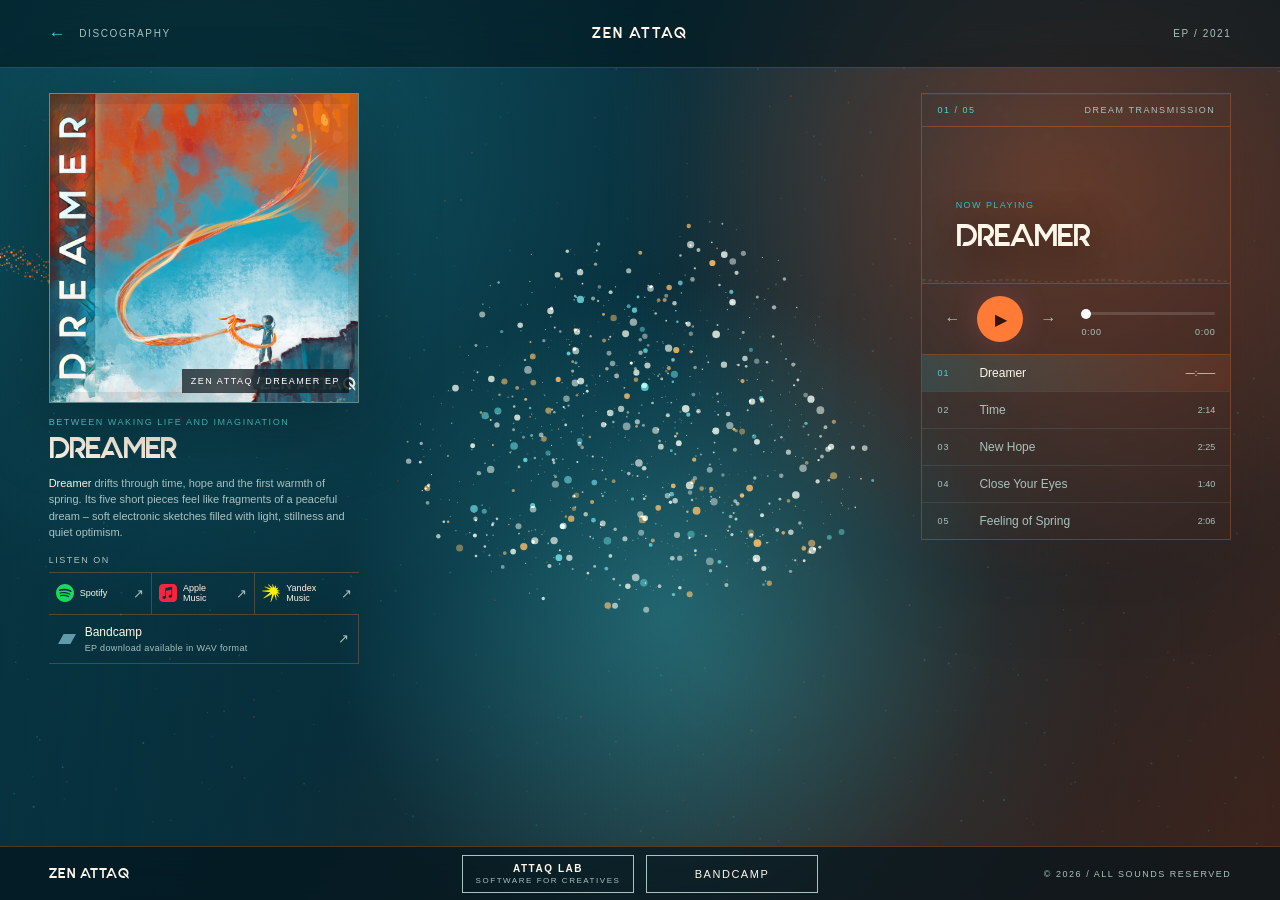
==== releases/dreamer.html @ 087159f8 "daa releases" ====
<!doctype html>
<html lang="en">
  <head>
    <meta charset="UTF-8" />
    <meta name="viewport" content="width=device-width, initial-scale=1.0" />
    <meta name="description" content="Dreamer — an EP by ZEN ATTAQ." />
    <meta name="theme-color" content="#08252d" />
    <title>Dreamer — ZEN ATTAQ</title>
    <link rel="icon" href="../assets/favicon-a.svg?v=2" type="image/svg+xml" />
    <link rel="stylesheet" href="dreamer.css" />
    <script src="dreamer.js" defer></script>
  </head>
  <body>
    <canvas class="particle-ocean" data-dreamer-particles aria-hidden="true"></canvas>
    <div class="atmosphere" aria-hidden="true"></div>
    <div class="grain" aria-hidden="true"></div>

    <header class="album-header">
      <a class="back-link" href="../index.html" aria-label="Back to discography">
        <span aria-hidden="true">←</span>
        <span>Discography</span>
      </a>
      <a class="identity title-font" href="../index.html">ZEN ATTAQ</a>
      <p>EP / 2021</p>
    </header>

    <main class="album-layout">
      <section class="player-panel" aria-labelledby="player-title">
        <div class="panel-kicker">
          <span>01 / 05</span>
          <span>Dream transmission</span>
        </div>

        <div class="now-playing">
          <canvas class="spectrum" data-spectrum aria-hidden="true"></canvas>
          <div class="now-playing__meta">
            <p>Now playing</p>
            <h1 id="player-title" class="title-font" data-track-title>Dreamer</h1>
          </div>
        </div>

        <div class="transport" aria-label="Audio controls">
          <button class="transport__skip" type="button" data-previous aria-label="Previous track">←</button>
          <button class="transport__play" type="button" data-play aria-label="Play">
            <span data-play-icon aria-hidden="true">▶</span>
          </button>
          <button class="transport__skip" type="button" data-next aria-label="Next track">→</button>
          <div class="transport__timeline">
            <input data-seek type="range" min="0" max="1000" value="0" aria-label="Track position" />
            <div class="transport__time" aria-live="off">
              <span data-current-time>0:00</span>
              <span data-duration>0:00</span>
            </div>
          </div>
        </div>

        <ol class="track-list" data-track-list aria-label="Dreamer track list"></ol>
        <audio data-audio preload="metadata"></audio>
      </section>

      <aside class="album-details" aria-labelledby="album-title">
        <figure class="album-cover" data-album-cover-tilt>
          <img src="../assets/covers/dreamer.jpg" alt="Dreamer album cover" width="1600" height="1600" />
          <figcaption>ZEN ATTAQ / DREAMER EP</figcaption>
        </figure>

        <div class="album-copy">
          <p class="eyebrow">Between waking life and imagination</p>
          <h2 id="album-title" class="title-font">Dreamer</h2>
          <p class="album-copy__description">
            <strong>Dreamer</strong> drifts through time, hope and the first warmth of spring. Its five short
            pieces feel like fragments of a peaceful dream – soft electronic sketches filled with light,
            stillness and quiet optimism.
          </p>
        </div>

        <nav class="streaming" aria-label="Listen on streaming services">
          <p class="streaming__label">Listen on</p>
          <div class="streaming__grid">
            <a href="https://open.spotify.com/album/00mjK7zeECD7CCWEICUQzT" target="_blank" rel="noreferrer">
              <img src="../assets/icons/spotify.svg" alt="" /><span>Spotify</span><b aria-hidden="true">↗</b>
            </a>
            <a href="https://music.apple.com/us/album/dreamer-ep/1563519986" target="_blank" rel="noreferrer">
              <img src="../assets/icons/applemusic.svg" alt="" /><span>Apple Music</span><b aria-hidden="true">↗</b>
            </a>
            <a href="https://music.yandex.ru/album/14969638" target="_blank" rel="noreferrer">
              <img src="../assets/icons/yandexmusic.svg" alt="" /><span>Yandex Music</span><b aria-hidden="true">↗</b>
            </a>
          </div>
          <a class="bandcamp-link" href="https://zenattaq.bandcamp.com/album/dreamer" target="_blank" rel="noreferrer">
            <img src="../assets/icons/bandcamp.svg" alt="" />
            <span><strong>Bandcamp</strong><small>EP download available in WAV format</small></span>
            <b aria-hidden="true">↗</b>
          </a>
        </nav>
      </aside>
    </main>

    <footer class="album-footer">
      <p class="title-font">ZEN ATTAQ</p>
      <p>© <span data-current-year>2026</span> / All sounds reserved</p>
      <a class="album-footer__lab" href="https://attaqlab.com" target="_blank" rel="noreferrer">
        <strong>ATTAQ LAB</strong><span>Software for creatives</span>
      </a>
      <div class="album-footer__bandcamp">
        <span aria-hidden="true">Bandcamp</span>
        <iframe title="Follow ZEN ATTAQ on Bandcamp" scrolling="no" src="https://bandcamp.com/band_follow_button_deluxe/3474102071"></iframe>
      </div>
    </footer>
  </body>
</html>
---- releases/dreamer.css ----
@import url("space-is-the-ocean.css");

:root {
  --bg: #08262e;
  --panel: rgba(40, 40, 43, 0.08);
  --panel-strong: rgba(30, 38, 41, 0.1);
  --text: #fff7e9;
  --muted: #a9c3bd;
  --cyan: #32c4d2;
  --aqua: #4dd5d6;
  --coral: #f06431;
  --pink: #df4934;
  --foam: #fff0d3;
  --line: rgba(255, 134, 62, 0.28);
}

body {
  background:
    radial-gradient(circle at 52% 68%, rgba(50, 196, 210, 0.3), transparent 37%),
    radial-gradient(circle at 80% 18%, rgba(240, 100, 49, 0.22), transparent 33%),
    linear-gradient(135deg, #093b49 0%, #082d3a 48%, #3b241d 100%);
}

.atmosphere {
  background:
    radial-gradient(circle at 18% 18%, rgba(41, 182, 197, 0.24), transparent 36%),
    radial-gradient(circle at 84% 22%, rgba(243, 92, 39, 0.22), transparent 31%),
    radial-gradient(circle at 56% 75%, rgba(87, 212, 220, 0.13), transparent 40%),
    linear-gradient(90deg, rgba(5, 54, 66, 0.32), transparent 52%, rgba(69, 33, 23, 0.28));
}

.player-panel {
  background:
    radial-gradient(circle at 92% 6%, rgba(244, 98, 43, 0.02), transparent 44%),
    linear-gradient(145deg, rgba(12, 70, 76, 0.055), rgba(69, 37, 27, 0.08));
}

.transport { background: rgba(40, 17, 8, 0.055); }
.transport__play { color: #351509 !important; background: #ff7b36 !important; }
.transport__play:hover { box-shadow: 0 0 38px rgba(255, 123, 54, 0.38); }

input[type="range"] {
  background: linear-gradient(to right, #ff8b3d var(--progress, 0%), rgba(255, 255, 255, 0.14) var(--progress, 0%));
}

.track-button:hover { background: rgba(55, 206, 211, 0.055); }
.track-button.is-active { background: linear-gradient(90deg, rgba(52, 199, 208, 0.14), rgba(244, 91, 42, 0.12)); }

.album-cover::after {
  background: repeating-linear-gradient(
    var(--cover-foil-angle),
    transparent 0 9%,
    rgba(46, 201, 211, 0.18) 12%,
    rgba(255, 93, 38, 0.2) 17%,
    rgba(255, 191, 78, 0.18) 21%,
    transparent 27% 38%
  );
}

.streaming__grid { grid-template-columns: repeat(3, minmax(0, 1fr)); }
.streaming__grid a { padding-inline: 7px; gap: 6px; font-size: 9px; }
.streaming__grid a:nth-child(odd) { border-right: 0; }
.streaming__grid a:not(:last-child) { border-right: 1px solid var(--line); }

.album-footer__lab {
  display: grid;
  text-align: center;
}

.album-footer__lab strong { color: var(--text); font-size: 10px; font-weight: 600; }
.album-footer__lab span { font-size: 8px; }

@media (max-width: 560px) {
  .streaming__grid { grid-template-columns: 1fr; }
  .streaming__grid a { border-right: 1px solid var(--line); }
  .album-footer__lab { text-align: center; }
}
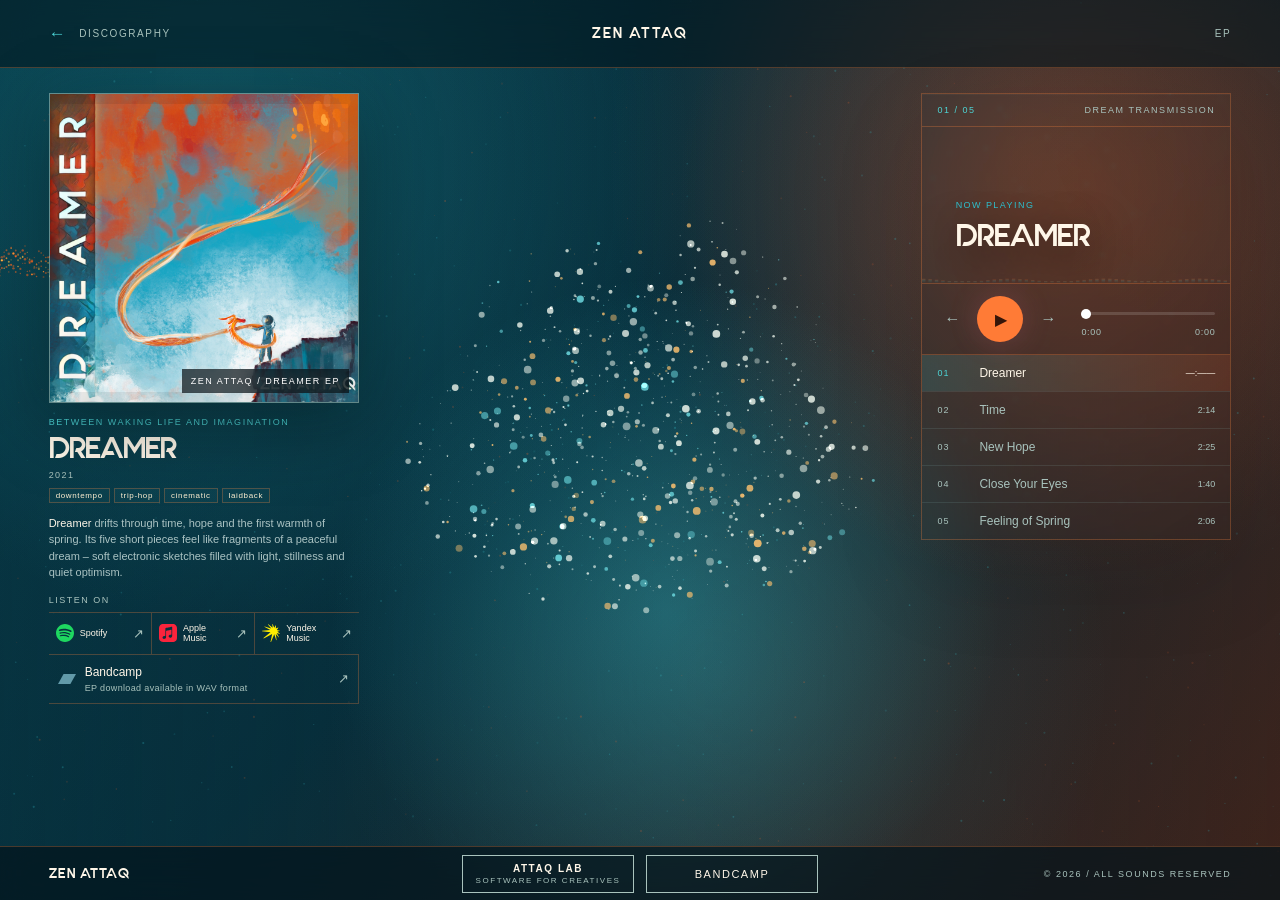
==== commit a1d841f4: "update" ====
--- a/releases/dreamer.html
+++ b/releases/dreamer.html
@@ -7,8 +7,8 @@
     <meta name="theme-color" content="#08252d" />
     <title>Dreamer — ZEN ATTAQ</title>
     <link rel="icon" href="../assets/favicon-a.svg?v=2" type="image/svg+xml" />
-    <link rel="stylesheet" href="dreamer.css" />
-    <script src="dreamer.js" defer></script>
+    <link rel="stylesheet" href="dreamer.css?v=20260715-4" />
+    <script src="dreamer.js?v=20260715-4" defer></script>
   </head>
   <body>
     <canvas class="particle-ocean" data-dreamer-particles aria-hidden="true"></canvas>
@@ -21,7 +21,7 @@
         <span>Discography</span>
       </a>
       <a class="identity title-font" href="../index.html">ZEN ATTAQ</a>
-      <p>EP / 2021</p>
+      <p>EP</p>
     </header>
 
     <main class="album-layout">
@@ -67,6 +67,10 @@
         <div class="album-copy">
           <p class="eyebrow">Between waking life and imagination</p>
           <h2 id="album-title" class="title-font">Dreamer</h2>
+          <time class="album-year" datetime="2021">2021</time>
+          <ul class="genre-tags" aria-label="Genres">
+            <li>downtempo</li><li>trip-hop</li><li>cinematic</li><li>laidback</li>
+          </ul>
           <p class="album-copy__description">
             <strong>Dreamer</strong> drifts through time, hope and the first warmth of spring. Its five short
             pieces feel like fragments of a peaceful dream – soft electronic sketches filled with light,
--- a/releases/dreamer.css
+++ b/releases/dreamer.css
@@ -1,4 +1,4 @@
-@import url("space-is-the-ocean.css");
+@import url("space-is-the-ocean.css?v=20260715-4");
 
 :root {
   --bg: #08262e;
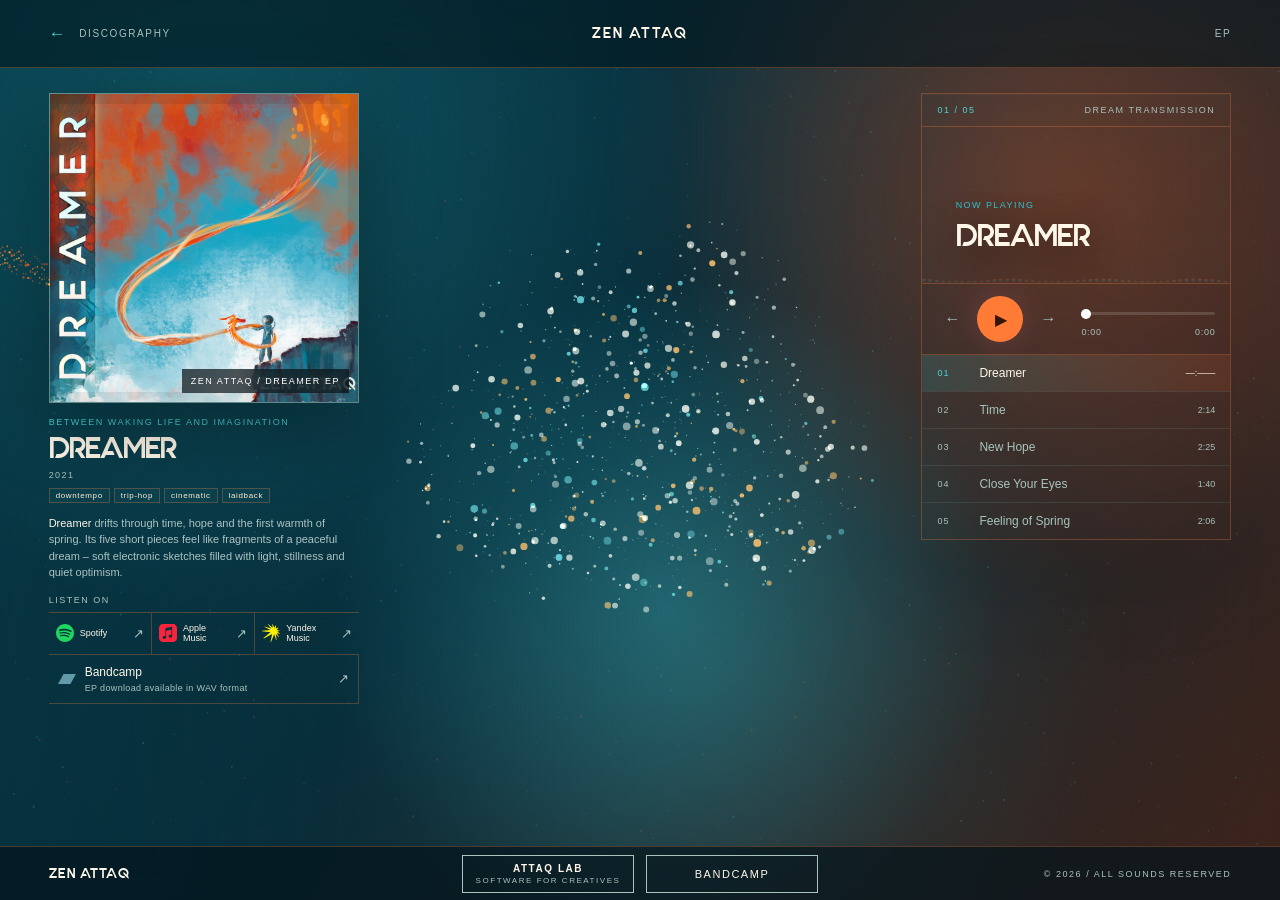
==== commit 2e30a7de: "update" ====
--- a/releases/dreamer.html
+++ b/releases/dreamer.html
@@ -106,10 +106,9 @@
       <a class="album-footer__lab" href="https://attaqlab.com" target="_blank" rel="noreferrer">
         <strong>ATTAQ LAB</strong><span>Software for creatives</span>
       </a>
-      <div class="album-footer__bandcamp">
-        <span aria-hidden="true">Bandcamp</span>
-        <iframe title="Follow ZEN ATTAQ on Bandcamp" scrolling="no" src="https://bandcamp.com/band_follow_button_deluxe/3474102071"></iframe>
-      </div>
+      <a class="album-footer__bandcamp" href="https://zenattaq.bandcamp.com/music" target="_blank" rel="noreferrer">
+        <span>Bandcamp</span>
+      </a>
     </footer>
   </body>
 </html>
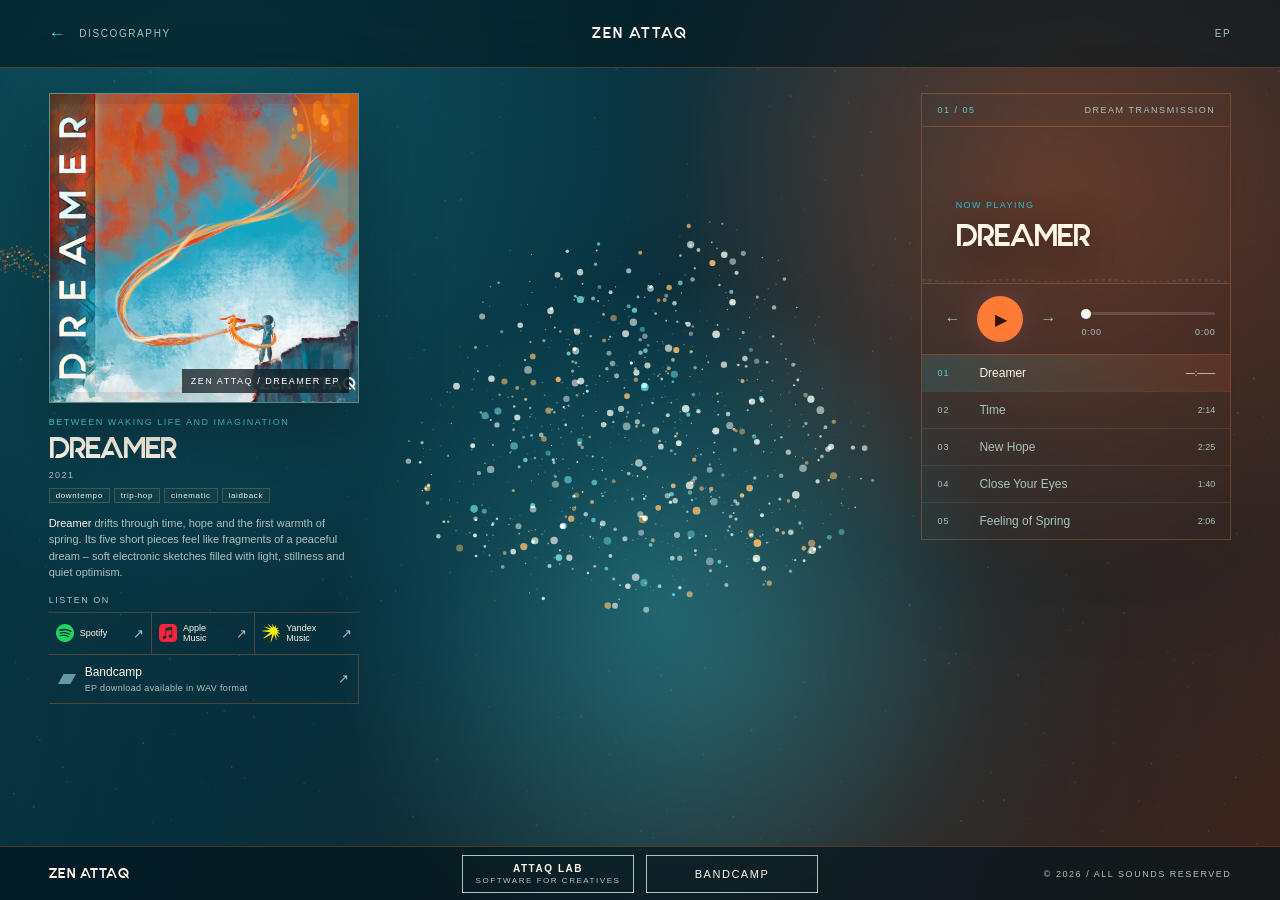
==== commit 7227fbc3: "fix links" ====
--- a/releases/dreamer.html
+++ b/releases/dreamer.html
@@ -8,7 +8,7 @@
     <title>Dreamer — ZEN ATTAQ</title>
     <link rel="icon" href="../assets/favicon-a.svg?v=2" type="image/svg+xml" />
     <link rel="stylesheet" href="dreamer.css?v=20260715-4" />
-    <script src="dreamer.js?v=20260715-4" defer></script>
+    <script src="dreamer.js?v=20260723-5" defer></script>
   </head>
   <body>
     <canvas class="particle-ocean" data-dreamer-particles aria-hidden="true"></canvas>
@@ -16,11 +16,11 @@
     <div class="grain" aria-hidden="true"></div>
 
     <header class="album-header">
-      <a class="back-link" href="../index.html" aria-label="Back to discography">
+      <a class="back-link" href="../" aria-label="Back to discography">
         <span aria-hidden="true">←</span>
         <span>Discography</span>
       </a>
-      <a class="identity title-font" href="../index.html">ZEN ATTAQ</a>
+      <a class="identity title-font" href="../">ZEN ATTAQ</a>
       <p>EP</p>
     </header>
 
